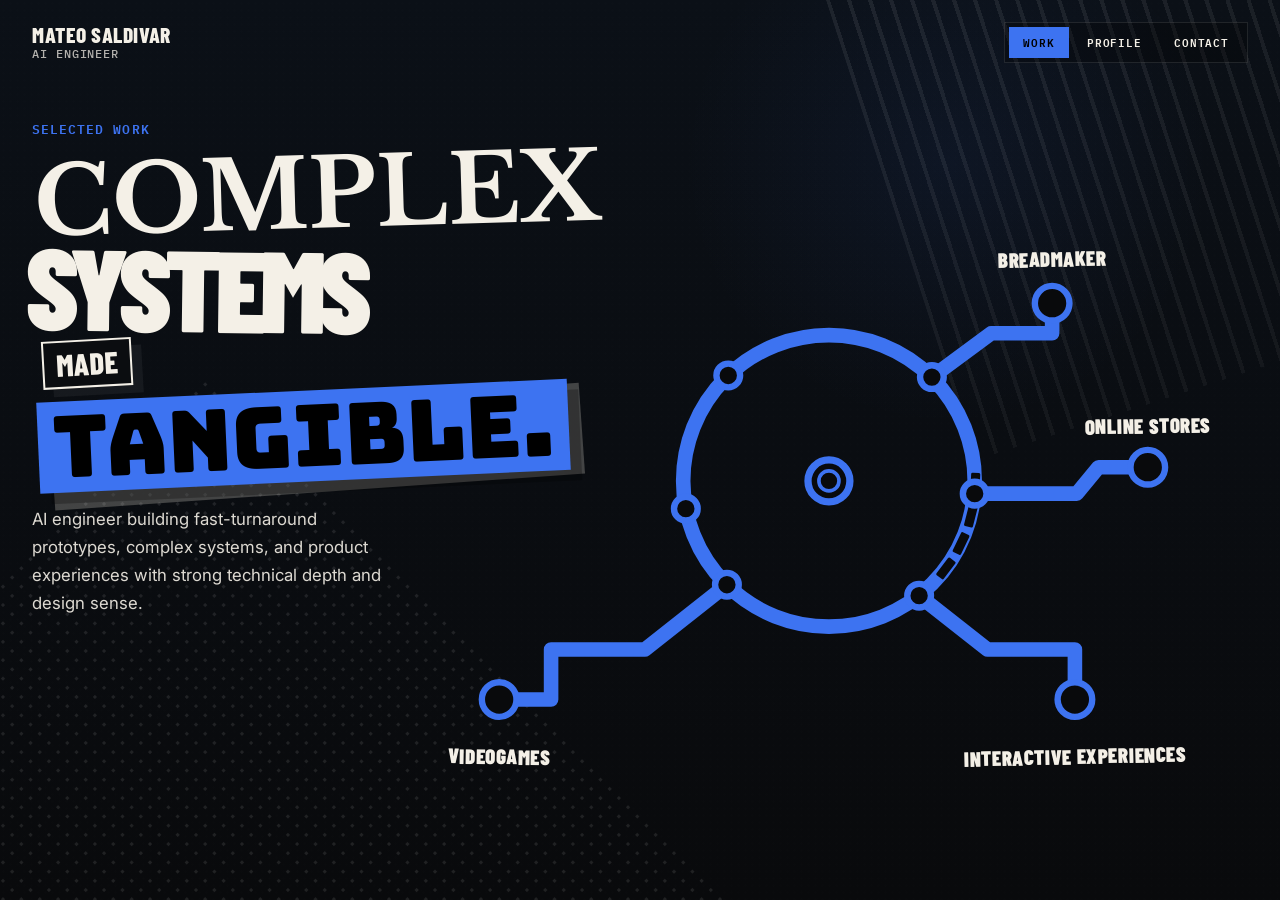
==== index.html @ 892c2a19 "Initial portfolio site" ====
<!doctype html>
<html lang="en">
<head>
  <meta charset="utf-8" />
  <meta name="viewport" content="width=device-width, initial-scale=1" />
  <meta name="theme-color" content="#090a0c" />
  <meta name="description" content="Mateo Saldivar — AI engineer portfolio." />
  <link rel="canonical" href="https://pentaenix.github.io/prototypes/" />
  <meta property="og:url" content="https://pentaenix.github.io/prototypes/" />
  <title>Mateo Saldivar — AI Engineer</title>
  <link rel="preconnect" href="https://fonts.googleapis.com">
  <link rel="preconnect" href="https://fonts.gstatic.com" crossorigin>
  <link href="https://fonts.googleapis.com/css2?family=Barlow+Condensed:wght@700;800;900&family=Bungee&family=IBM+Plex+Mono:wght@400;500;600&family=Inter:wght@400;500;600;700&family=Libre+Baskerville:wght@700&display=swap" rel="stylesheet">
  <link rel="stylesheet" href="./styles.css" />
</head>
<body>
  <main class="shell" id="shell" data-mode="home">
    <div class="background" aria-hidden="true">
      <div class="background__plane"></div>
      <div class="background__grain"></div>
      
      <div class="background__dots"></div>
      <div class="background__lines"></div>
    </div>

    <header class="topbar">
      <a class="brand" href="#" aria-label="Mateo Saldivar home">
        <span class="brand__name">MATEO SALDIVAR</span>
        <span class="brand__role">AI ENGINEER</span>
      </a>
      <nav class="nav" aria-label="Primary">
        <span class="nav__item is-active">WORK</span>
        <span class="nav__item">PROFILE</span>
        <span class="nav__item">CONTACT</span>
      </nav>
    </header>

    <section class="hero">
      <div class="hero__copy">
        <p class="eyebrow">SELECTED WORK</p>
        <h1 class="hero-title" aria-label="Complex systems made tangible.">
          <span class="hero-title__serif">COMPLEX</span>
          <span class="hero-title__block">SYSTEMS</span>
          <span class="hero-title__made">MADE</span>
          <span class="hero-title__accent-wrap"><span class="hero-title__accent-shadow" aria-hidden="true"></span><span class="hero-title__accent">TANGIBLE.</span></span>
        </h1>
        <p class="hero__lede">AI engineer building fast-turnaround prototypes, complex systems, and product experiences with strong technical depth and design sense.</p>
      </div>

      <section class="workbench" id="work-map" aria-label="Portfolio metro map">
        <div class="map-stage" id="map-stage">
          <svg class="metro-map__svg" viewBox="0 0 1000 760" aria-hidden="true">
            <g id="metro-base"></g>
            <g id="metro-selection"></g>
            <g id="metro-train-layer"></g>
            <g id="metro-masks"></g>
            <g id="metro-rings"></g>
            <g id="metro-labels"></g>
          </svg>
          <div class="metro-map__hotspots" id="metro-hotspots"></div>
          <div class="metro-tooltip" id="metro-tooltip" aria-hidden="true">
            <span class="metro-tooltip__title" id="tooltip-title"></span>
            <span class="metro-tooltip__subtitle" id="tooltip-subtitle"></span>
          </div>

          <aside class="preview-panel" id="preview-panel" aria-hidden="true">
            <div class="preview-panel__paper preview-panel__paper--back" aria-hidden="true"></div>
            <div class="preview-panel__paper preview-panel__paper--front" aria-hidden="true"></div>
            <button class="preview-panel__close" id="preview-close" type="button" aria-label="Close preview">×</button>
            <span class="preview-panel__kicker" id="preview-kicker"></span>
            <h2 class="preview-panel__title" id="preview-title"></h2>
            <div class="preview-panel__image" id="preview-image"></div>
            <p class="preview-panel__description" id="preview-description"></p>
            <button class="preview-panel__enter" id="preview-enter" type="button">
              <span>ENTER SECTION</span><span aria-hidden="true">↗</span>
            </button>
          </aside>
        </div>
      </section>
    </section>
  </main>

  <section class="detail-view" id="detail-view" aria-hidden="true">
    <button class="detail-view__return" id="return-detail" type="button"><span aria-hidden="true">↙</span><span>RETURN TO MAP</span></button>
    <div class="detail-view__body">
      <p class="eyebrow">SECTION</p>
      <h2 id="detail-title"></h2>
      <p class="detail-view__statement" id="detail-statement"></p>
      <div class="detail-view__gallery" id="detail-gallery"></div>
    </div>
  </section>

  <div class="strike" id="strike" aria-hidden="true">
    <div class="strike__fill"></div>
    <div class="strike__block strike__block--top"></div>
    <div class="strike__block strike__block--bottom"></div>
    <div class="strike__block strike__block--top-accent"></div>
    <div class="strike__block strike__block--bottom-accent"></div>
    <div class="strike__title" id="strike-title"></div>
  </div>

  <script src="./app.js" defer></script>
</body>
</html>
---- styles.css ----
:root {
  --bg: #090a0c;
  --paper: #f4f0e7;
  --muted: rgba(244,240,231,.72);
  --signal: #3d73f1;
  --edge: rgba(255,255,255,.1);
  --display: 'Barlow Condensed', Impact, sans-serif;
  --serif: 'Libre Baskerville', Georgia, serif;
  --body: 'Inter', system-ui, sans-serif;
  --mono: 'IBM Plex Mono', monospace;
  --accent: 'Bungee', 'Barlow Condensed', sans-serif;
  --ease: cubic-bezier(.22,.76,.18,1);
  --impact: cubic-bezier(.2,.9,.12,1);
  color-scheme: dark;
}

* { box-sizing: border-box; }
html, body { width: 100%; height: 100%; margin: 0; overflow: hidden; background: var(--bg); color: var(--paper); font-family: var(--body); }
a { color: inherit; text-decoration: none; }
button { font: inherit; }

.shell { position: relative; min-height: 100vh; overflow: hidden; isolation: isolate; }
.background { position: absolute; inset: 0; pointer-events: none; }
.background__plane {
  position: absolute; inset: 0;
  background:
    radial-gradient(circle at 74% 18%, rgba(61,115,241,.07), transparent 22%),
    linear-gradient(180deg, #0b1017 0%, #090a0c 100%);
}
.background__grain {
  position: absolute; inset: 0;
  background-image: radial-gradient(rgba(255,255,255,.06) 1.25px, transparent 1.25px);
  background-size: 7px 7px;
  opacity: .08;
}
.background__dots {
  position: absolute; left: -13vw; bottom: -29vw;
  width: min(58vw, 790px); height: min(58vw, 790px);
  transform: rotate(45deg);
  opacity: .22;
  background-image: radial-gradient(rgba(255,255,255,.42) 1.55px, transparent 1.55px);
  background-size: 13px 13px;
}
.background__lines {
  position: absolute; right: -14vw; top: -16vw;
  width: min(46vw, 620px); height: min(46vw, 620px);
  transform: rotate(-18deg);
  opacity: .2;
  background: repeating-linear-gradient(90deg, rgba(255,255,255,.44) 0 4px, transparent 4px 20px);
  mask-image: linear-gradient(180deg, rgba(0,0,0,.95), rgba(0,0,0,.5));
}

.topbar {
  position: relative; z-index: 10;
  display: flex; justify-content: space-between; align-items: center;
  padding: 22px 32px;
}
.brand { display: grid; gap: 4px; }
.brand__name { font: 800 1.34rem/.85 var(--display); letter-spacing: .03em; }
.brand__role { font: 500 .72rem/1 var(--mono); letter-spacing: .08em; color: var(--muted); }
.nav { display: inline-flex; gap: 4px; border: 1px solid var(--edge); background: rgba(0,0,0,.28); padding: 4px; }
.nav__item { padding: 10px 14px; font: 600 .68rem/1 var(--mono); letter-spacing: .08em; }
.nav__item.is-active { background: var(--signal); color: #000; }

.hero {
  position: relative; z-index: 1;
  max-width: 1580px; height: calc(100vh - 88px); margin: 0 auto;
  padding: 18px 32px 28px;
  display: grid; grid-template-columns: minmax(360px,450px) minmax(0,1fr);
  gap: 0; align-items: center;
}
.hero__copy { position: relative; z-index: 5; align-self: start; padding-top: 20px; }
.eyebrow { margin: 0 0 16px; color: var(--signal); font: 600 .82rem/1 var(--mono); letter-spacing: .08em; }
.hero-title { display: grid; gap: 2px; margin: 0; text-transform: uppercase; }
.hero-title__serif { font: 700 clamp(3.4rem,7.4vw,6rem)/.92 var(--serif); transform: rotate(-1.7deg) translateX(2px); }
.hero-title__block { font: 900 clamp(4.4rem,9.4vw,7.2rem)/.82 var(--display); letter-spacing: -.055em; transform: rotate(.7deg) translateX(-6px); }
.hero-title__made {
  justify-self: start; padding: 7px 12px 6px;
  border: 2px solid var(--paper); background: #0b0d10;
  font: 800 clamp(1.3rem,2.4vw,1.92rem)/1 var(--display);
  transform: rotate(-3.2deg) translate(10px,2px);
  box-shadow: 10px 8px 0 rgba(255,255,255,.05);
}
.hero-title__accent-wrap {
  position: relative; justify-self: start; display: inline-grid;
  margin-top: 4px; transform: rotate(-2.6deg) translateX(6px);
  isolation: isolate;
}
.hero-title__accent-shadow {
  position: absolute; inset: 0;
  background: rgba(244,240,231,.24);
  transform: translate(13px,11px) rotate(-1.4deg);
  z-index: 0;
  pointer-events: none;
}
.hero-title__accent {
  position: relative; z-index: 1;
  display: block; padding: .08em .17em .06em;
  background: var(--signal); color: #000;
  font: 400 clamp(3.15rem,7.1vw,5.35rem)/.92 var(--accent);
  box-shadow: 11px 11px 0 rgba(0,0,0,.26);
}
.hero__lede { max-width: 32ch; margin: 24px 0 0; color: rgba(244,240,231,.9); font-size: 1.05rem; line-height: 1.66; }

.workbench {
  position: relative; height: min(86vh,840px);
  display: flex; align-items: center; justify-content: center;
  margin-left: -145px;
}
.map-stage { position: relative; width: min(100%,1130px); height: min(86vh,840px); }
.metro-map__svg { display: block; width: 100%; height: 100%; overflow: visible; }
.metro-map__hotspots { position: absolute; inset: 0; pointer-events: none; }

.metro-loop, .metro-branch {
  fill: none; stroke: var(--signal); stroke-width: 16;
  stroke-linecap: round; stroke-linejoin: round;
}
.selection-path {
  fill: none; stroke: var(--signal); stroke-width: 18;
  stroke-linecap: round; stroke-linejoin: round;
  filter: drop-shadow(0 0 7px rgba(61,115,241,.22));
}
.station-mask, .node-mask, .hub-mask { fill: var(--bg); }
.station-ring, .node-ring, .hub-ring, .hub-inner-ring { fill: none; stroke: var(--signal); }
.station-ring, .node-ring { stroke-width: 7; }
.hub-ring { stroke-width: 8; }
.hub-inner-ring { stroke-width: 4; }
.station-node.is-selected .station-ring { stroke-width: 9; }
.station-hit-svg { fill: transparent; stroke: none; cursor: pointer; pointer-events: all; outline: none; }
.station-hit-svg:focus-visible { stroke: rgba(255,255,255,.65); stroke-width: 2; }
.metro-label { overflow: visible; pointer-events: none; }
.metro-label-html {
  width: 100%; height: 100%;
  display: flex; align-items: center; justify-content: center;
  color: var(--paper);
  font-family: var(--display); font-weight: 900;
  letter-spacing: .025em; font-size: 23px;
  line-height: .95;
  white-space: nowrap;
}
.metro-label.is-selected .metro-label-html,
.metro-label.is-hover .metro-label-html { color: var(--paper); }
.label-char { display: inline-block; transform-origin: 50% 100%; }
.metro-label.is-arriving .label-char {
  animation: labelHop .26s cubic-bezier(.2,.8,.2,1) both;
  animation-delay: calc(var(--i) * 18ms);
}
@keyframes labelHop {
  0%,100% { transform: translateY(0) scaleY(1); }
  42% { transform: translateY(-10px) scaleY(1.04); }
  68% { transform: translateY(1px) scaleY(.98); }
}
.train-car { fill: #090a0c; }
.train-car--lead { width: 28px; }

.metro-tooltip {
  position: absolute; z-index: 8;
  min-width: 190px; max-width: 230px;
  padding: 10px 12px;
  border: 1px solid rgba(61,115,241,.48);
  background: rgba(9,10,12,.96);
  opacity: 0; pointer-events: none;
  transform: translate(-50%,-50%) scale(.96);
  transition: opacity .16s ease, transform .16s ease;
}
.metro-tooltip.is-visible { opacity: 1; transform: translate(-50%,-50%) scale(1); }
.metro-tooltip[data-side='top'] { margin-top: -58px; }
.metro-tooltip[data-side='bottom'] { margin-top: 58px; }
.metro-tooltip__title { display: block; font: 800 .92rem/1 var(--display); letter-spacing: .04em; }
.metro-tooltip__subtitle { display: block; margin-top: 6px; color: rgba(244,240,231,.7); font: 500 .72rem/1.3 var(--body); }

.preview-panel[hidden] { display: none !important; }
.preview-panel {
  position: absolute; right: 18px; bottom: 10px; z-index: 12;
  width: min(390px,43%); padding: 18px 22px 20px;
  background: var(--paper); color: #090a0c;
  clip-path: polygon(5% 0,100% 0,100% 86%,96% 100%,4% 100%,0 86%,0 0);
  box-shadow: 16px 16px 0 rgba(0,0,0,.35);
  transform: translate(125%,125%) rotate(-7deg);
  pointer-events: none;
  transition: transform .54s var(--impact);
}
.workbench.has-preview .preview-panel {
  transform: translate(0,0) rotate(-3.6deg);
  pointer-events: auto;
}
.preview-panel__paper { position: absolute; pointer-events: none; }
.preview-panel__paper--back {
  left: -18px; right: 18px; top: 18px; bottom: -18px;
  background: rgba(61,115,241,.94);
  clip-path: polygon(5% 0,100% 0,100% 87%,96% 100%,4% 100%,0 87%,0 0);
  z-index: -2; transform: rotate(.5deg);
}
.preview-panel__paper--front {
  left: 12px; right: -12px; top: -12px; height: 18px;
  background: #0b0d10; transform: rotate(4deg); z-index: -1;
}
.preview-panel__close {
  position: absolute; right: 12px; top: 12px;
  width: 34px; height: 34px; padding: 0;
  border: 2px solid #000; border-radius: 999px;
  background: rgba(255,255,255,.72); color: #000;
  font: 800 1.05rem/1 var(--display); cursor: pointer;
  transform: rotate(12deg);
  transition: transform .16s ease, background .16s ease, color .16s ease;
}
.preview-panel__close:hover { background: #000; color: #fff; transform: rotate(-8deg) scale(1.05); }
.preview-panel__kicker {
  display: inline-block; padding: 6px 9px;
  border: 2px solid #000; background: #fff; color: #000;
  font: 700 .66rem/1 var(--mono); letter-spacing: .08em;
}
.preview-panel__title { margin: 14px 0 0; font: 400 clamp(2.15rem,3vw,2.8rem)/.88 var(--accent); transform: rotate(-1.7deg) translateX(-2px); }
.preview-panel__image { margin-top: 16px; overflow: hidden; background: transparent; }
.preview-visual {
  width: 100%; aspect-ratio: 16/9;
  border: 0; background: transparent;
  overflow: hidden;
}
.preview-visual img, .preview-visual video {
  display: block; width: 100%; height: 100%;
  object-fit: cover; object-position: center center;
  background: transparent; border: 0; outline: 0;
}

.preview-visual--placeholder { display: grid; place-content: center; gap: 14px; padding: 18px; text-align: center; }
.preview-visual__badge { justify-self: center; display: inline-flex; padding: 5px 7px; background: var(--signal); font: 700 .58rem/1 var(--mono); letter-spacing: .08em; }
.preview-visual--placeholder strong { font: 800 .9rem/1.3 var(--mono); max-width: 24ch; }
.preview-panel__description { margin: 16px 0 0; line-height: 1.5; color: rgba(0,0,0,.78); }
.preview-panel__enter {
  position: relative; display: flex; align-items: center; justify-content: space-between;
  overflow: hidden; width: 100%; margin-top: 16px; padding: 14px 16px;
  border: 2px solid #000; background: #fff; color: #000;
  font: 700 .76rem/1 var(--mono); letter-spacing: .08em; cursor: pointer;
}
.preview-panel__enter::before {
  content: ''; position: absolute; inset: 0 auto 0 0;
  width: 0; background: #000; transition: width .3s var(--ease); z-index: 0;
}
.preview-panel__enter span { position: relative; z-index: 1; }
.preview-panel__enter:hover { color: #fff; }
.preview-panel__enter:hover::before { width: 100%; }

.detail-view {
  position: fixed; inset: 0; z-index: 60;
  background: rgba(9,10,12,.98);
  opacity: 0; visibility: hidden; pointer-events: none;
}
.detail-view.is-open { opacity: 1; visibility: visible; pointer-events: auto; }
.detail-view__return {
  position: absolute; left: 30px; top: 26px; z-index: 3;
  border: 1px solid var(--edge); background: #11151b; color: var(--paper);
  padding: 10px 12px; font: 600 .7rem/1 var(--mono); letter-spacing: .06em; cursor: pointer;
}
.detail-view__body {
  width: min(1380px,100%); height: 100%; overflow: auto; margin: auto;
  padding: 110px 44px 44px;
  display: grid; grid-template-columns: minmax(260px,.44fr) minmax(0,1fr); gap: 26px;
}
.detail-view h2 { margin: 0; font: 400 clamp(3rem,6vw,5rem)/.88 var(--accent); }
.detail-view__statement { margin: 0; max-width: 42ch; color: rgba(244,240,231,.82); line-height: 1.6; }
.detail-view__gallery { grid-column: 1/-1; display: grid; grid-template-columns: repeat(2,minmax(0,1fr)); gap: 14px; }
.asset-link { display: block; }
.asset-card {
  position: relative; overflow: hidden; min-height: 118px;
  border: 2px solid #000; background: #fff; color: #000;
}
.asset-media { width: 100%; aspect-ratio: 16/9; overflow: hidden; background: #fff; }
.asset-media img, .asset-media video { display: block; width: 100%; height: 100%; object-fit: cover; object-position: center; }
.asset-card figcaption { display: flex; align-items: center; gap: 10px; padding: 10px 12px; }
.asset-card__badge { display: inline-flex; padding: 5px 7px; background: var(--signal); font: 700 .6rem/1 var(--mono); letter-spacing: .07em; }
.asset-card figcaption span:nth-child(2), .asset-card strong { font: 700 .74rem/1.3 var(--mono); }
.asset-card__open { margin-left: auto; font: 700 .64rem/1 var(--mono); }
.asset-card--placeholder { display: grid; place-content: center; gap: 10px; padding: 28px 16px; text-align: center; }

.strike {
  position: fixed;
  inset: 0;
  z-index: 200;
  pointer-events: none;
  visibility: hidden;
  overflow: hidden;
}
.strike.is-active { visibility: visible; }
.strike__fill {
  position: absolute;
  inset: 0;
  background: var(--signal);
  opacity: 0;
}
/*
  Transition bands are real oversized rectangles. JavaScript sizes and angles
  them from the actual viewport diagonal before every transition, so ultrawide,
  standard and portrait screens all preserve the same corner-to-corner sweep.
*/
.strike__block {
  position: absolute;
  background: var(--signal);
  opacity: 1;
  will-change: transform;
  backface-visibility: hidden;
  transform-origin: 50% 50%;
}
.strike__title {
  position: absolute;
  left: 50%;
  top: 50%;
  transform: translate(-50%,-50%) scale(.96);
  opacity: 0;
  color: #000;
  white-space: nowrap;
  font: 900 clamp(2.8rem,7vw,6.2rem)/1 var(--display);
  letter-spacing: -.04em;
}

@media (max-width: 1100px) {
  .hero { grid-template-columns: 350px minmax(0,1fr); padding-inline: 18px; }
  .workbench { margin-left: -100px; }
  .preview-panel { width: min(360px,46%); }
}

@media (max-width: 920px) {
  .topbar { padding: 12px 14px; }
  .brand__role { display: none; }
  .nav__item { padding: 8px 10px; font-size: .6rem; }
  .hero {
    height: calc(100svh - 62px);
    padding: 6px 14px 10px;
    grid-template-columns: 1fr;
    grid-template-rows: auto minmax(0,1fr);
    gap: 4px;
    align-items: stretch;
  }
  .hero__copy { max-width: 430px; padding-top: 0; }
  .eyebrow { margin-bottom: 8px; font-size: .68rem; }
  .hero-title__serif { font-size: clamp(2.2rem,11vw,3.3rem); }
  .hero-title__block { font-size: clamp(3rem,15vw,4.5rem); }
  .hero-title__made { font-size: 1rem; padding: 5px 8px 4px; }
  .hero-title__accent { font-size: clamp(2.2rem,12vw,3.5rem); }
  .hero__lede { max-width: 35ch; margin-top: 10px; font-size: .84rem; line-height: 1.4; }
  .workbench { margin-left: 0; width: 100%; height: 100%; min-height: 0; }
  .map-stage { width: 100%; height: 100%; min-height: 0; }
  .metro-map__svg { width: 100%; height: 100%; }
  .metro-label-html { font-size: 21px; }
  .preview-panel { width: min(340px,88vw); right: 3vw; bottom: 2vh; }
  .preview-panel__description { font-size: .88rem; }
}

@media (max-width: 560px) {
  .nav__item { padding: 7px 8px; font-size: .54rem; }
  .brand__name { font-size: 1.08rem; }
  .hero-title__serif { font-size: 2.25rem; }
  .hero-title__block { font-size: 3.1rem; }
  .hero-title__accent { font-size: 2.45rem; }
  .hero__lede { font-size: .8rem; }
  .metro-label-html { font-size: 20px; }
  .preview-panel { width: min(320px,90vw); padding: 15px 18px 17px; }
  .preview-panel__title { font-size: 2.1rem; }
  .detail-view__body { grid-template-columns: 1fr; padding: 92px 16px 28px; }
  .detail-view__gallery { grid-template-columns: 1fr; }
}

@media (prefers-reduced-motion: reduce) {
  *, *::before, *::after { animation-duration: .001ms !important; transition-duration: .001ms !important; scroll-behavior: auto !important; }
}
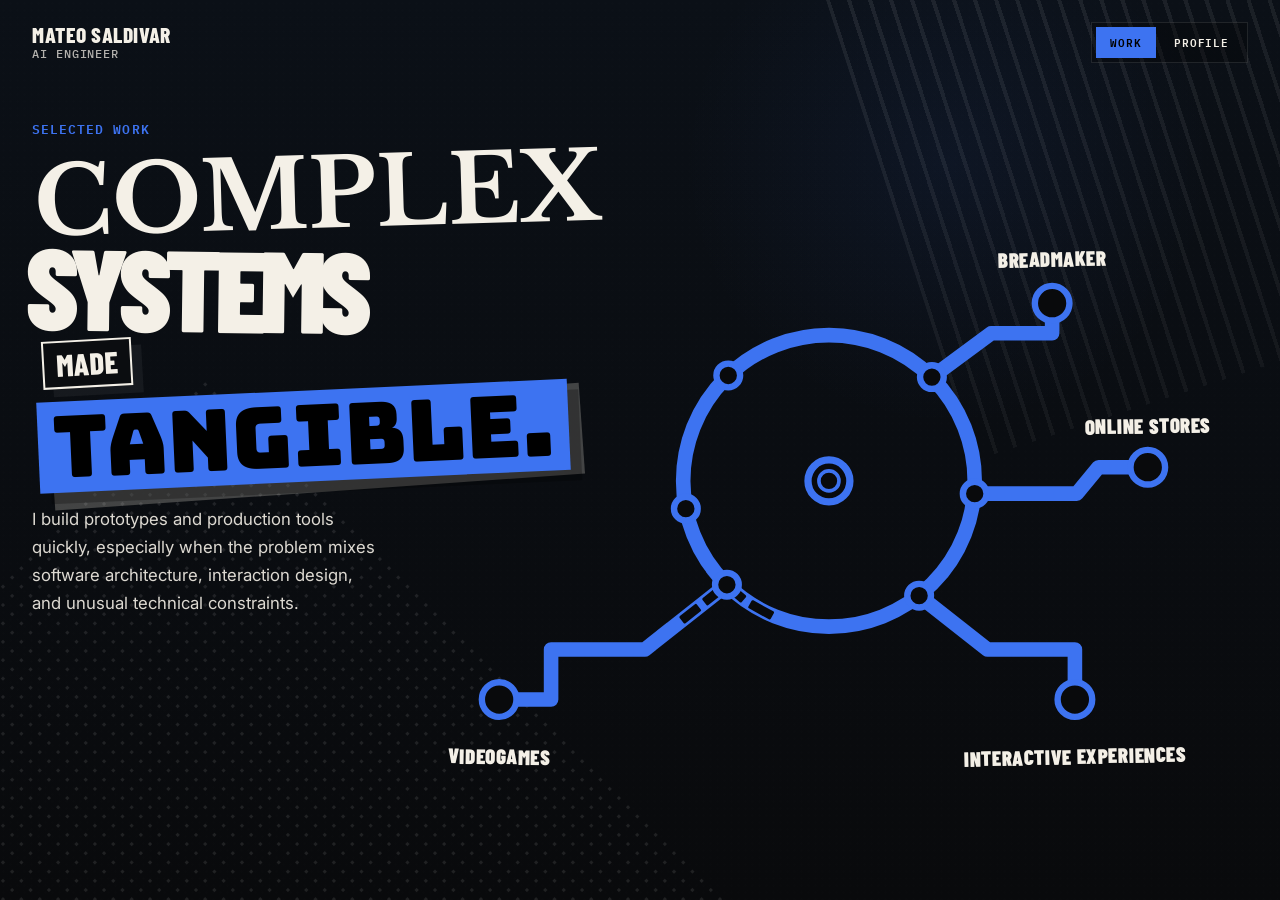
==== commit 9a79a0af: "setup" ====
--- a/index.html
+++ b/index.html
@@ -29,9 +29,8 @@
         <span class="brand__role">AI ENGINEER</span>
       </a>
       <nav class="nav" aria-label="Primary">
-        <span class="nav__item is-active">WORK</span>
-        <span class="nav__item">PROFILE</span>
-        <span class="nav__item">CONTACT</span>
+        <button class="nav__item is-active" id="nav-work" type="button">WORK</button>
+        <button class="nav__item" id="nav-profile" type="button" aria-expanded="false" aria-controls="profile-panel">PROFILE</button>
       </nav>
     </header>
 
@@ -44,7 +43,7 @@
           <span class="hero-title__made">MADE</span>
           <span class="hero-title__accent-wrap"><span class="hero-title__accent-shadow" aria-hidden="true"></span><span class="hero-title__accent">TANGIBLE.</span></span>
         </h1>
-        <p class="hero__lede">AI engineer building fast-turnaround prototypes, complex systems, and product experiences with strong technical depth and design sense.</p>
+        <p class="hero__lede">I build prototypes and production tools quickly, especially when the problem mixes software architecture, interaction design, and unusual technical constraints.</p>
       </div>
 
       <section class="workbench" id="work-map" aria-label="Portfolio metro map">
@@ -80,6 +79,30 @@
     </section>
   </main>
 
+  <div class="profile-overlay" id="profile-overlay" aria-hidden="true">
+    <button class="profile-overlay__backdrop" id="profile-backdrop" type="button" aria-label="Close profile"></button>
+    <aside class="profile-panel" id="profile-panel" role="dialog" aria-modal="true" aria-labelledby="profile-title">
+      <div class="profile-panel__shadow" aria-hidden="true"></div>
+      <div class="profile-panel__paper">
+        <button class="profile-panel__close" id="profile-close" type="button" aria-label="Close profile">×</button>
+        <p class="profile-panel__kicker">PROFILE</p>
+        <h2 id="profile-title">MATEO<br><span>SALDIVAR</span></h2>
+        <p class="profile-panel__role">AI ENGINEER / INTERACTIVE SYSTEMS</p>
+        <p class="profile-panel__intro">I build working prototypes, internal tools, AI workflows, and interactive systems. I work directly in code, taking ambiguous problems from definition through implementation, iteration, and rollout.</p>
+        <p class="profile-panel__intro">My background spans infrastructure and developer tooling, AI training and evaluation systems, gameplay AI, editor tools, web products, and game prototypes across Python, TypeScript, C#, C++, Unity, Unreal, and cloud platforms.</p>
+        <div class="profile-panel__proof">
+          <span>GAME AI UNCOVERED</span>
+          <strong>CONTRIBUTING AUTHOR · VOLUMES 4, 5 &amp; 6</strong>
+          <small>Utility AI · LLM-driven NPC behavior · believable animal behavior</small>
+        </div>
+        <div class="profile-panel__links">
+          <a href="https://github.com/pentaenix" target="_blank" rel="noreferrer">GITHUB <span aria-hidden="true">↗</span></a>
+          <a href="https://zirodev.itch.io/" target="_blank" rel="noreferrer">ITCH.IO <span aria-hidden="true">↗</span></a>
+        </div>
+      </div>
+    </aside>
+  </div>
+
   <section class="detail-view" id="detail-view" aria-hidden="true">
     <button class="detail-view__return" id="return-detail" type="button"><span aria-hidden="true">↙</span><span>RETURN TO MAP</span></button>
     <div class="detail-view__body">
--- a/styles.css
+++ b/styles.css
@@ -3,6 +3,8 @@
   --paper: #f4f0e7;
   --muted: rgba(244,240,231,.72);
   --signal: #3d73f1;
+  --transition: #000000;
+  --transition-text: #ffffff;
   --edge: rgba(255,255,255,.1);
   --display: 'Barlow Condensed', Impact, sans-serif;
   --serif: 'Libre Baskerville', Georgia, serif;
@@ -59,7 +61,8 @@
 .brand__name { font: 800 1.34rem/.85 var(--display); letter-spacing: .03em; }
 .brand__role { font: 500 .72rem/1 var(--mono); letter-spacing: .08em; color: var(--muted); }
 .nav { display: inline-flex; gap: 4px; border: 1px solid var(--edge); background: rgba(0,0,0,.28); padding: 4px; }
-.nav__item { padding: 10px 14px; font: 600 .68rem/1 var(--mono); letter-spacing: .08em; }
+.nav__item { padding: 10px 14px; border: 0; background: transparent; color: var(--paper); font: 600 .68rem/1 var(--mono); letter-spacing: .08em; cursor: pointer; }
+.nav__item:hover { background: rgba(255,255,255,.07); }
 .nav__item.is-active { background: var(--signal); color: #000; }
 
 .hero {
@@ -241,6 +244,31 @@
 .preview-panel__enter:hover { color: #fff; }
 .preview-panel__enter:hover::before { width: 100%; }
 
+
+/* Profile overlay: same physical paper/slab language as project tickets. */
+.profile-overlay { position: fixed; inset: 0; z-index: 90; visibility: hidden; pointer-events: none; }
+.profile-overlay.is-open { visibility: visible; pointer-events: auto; }
+.profile-overlay__backdrop { position: absolute; inset: 0; border: 0; background: rgba(0,0,0,.62); opacity: 0; cursor: default; transition: opacity .18s ease; }
+.profile-overlay.is-open .profile-overlay__backdrop { opacity: 1; }
+.profile-panel { position: absolute; right: clamp(20px,4vw,70px); top: 50%; width: min(560px,88vw); transform: translate(120%, -50%) rotate(4deg); transition: transform .42s var(--impact); }
+.profile-overlay.is-open .profile-panel { transform: translate(0,-50%) rotate(-1.8deg); }
+.profile-panel__shadow { position: absolute; inset: 16px -16px -16px 16px; background: var(--signal); clip-path: polygon(4% 0,100% 0,100% 91%,95% 100%,0 100%,0 7%); transform: rotate(1.8deg); }
+.profile-panel__paper { position: relative; padding: 30px 34px 32px; background: var(--paper); color: #090a0c; clip-path: polygon(4% 0,100% 0,100% 91%,95% 100%,0 100%,0 7%); box-shadow: 18px 20px 0 rgba(0,0,0,.3); }
+.profile-panel__close { position: absolute; right: 18px; top: 18px; width: 38px; height: 38px; border: 2px solid #090a0c; border-radius: 999px; background: transparent; color: #090a0c; font: 800 1.15rem/1 var(--display); cursor: pointer; transform: rotate(9deg); }
+.profile-panel__close:hover { background: #090a0c; color: var(--paper); transform: rotate(-8deg) scale(1.05); }
+.profile-panel__kicker { display: inline-block; margin: 0; padding: 6px 9px; background: #090a0c; color: var(--paper); font: 700 .68rem/1 var(--mono); letter-spacing: .1em; }
+.profile-panel h2 { margin: 18px 0 0; font: 900 clamp(3.4rem,6vw,5.6rem)/.72 var(--display); letter-spacing: -.045em; text-transform: uppercase; transform: rotate(-1.2deg); }
+.profile-panel h2 span { color: var(--signal); }
+.profile-panel__role { margin: 22px 0 0; font: 700 .78rem/1.2 var(--mono); letter-spacing: .07em; }
+.profile-panel__intro { margin: 15px 0 0; max-width: 54ch; font-size: .98rem; line-height: 1.55; color: rgba(9,10,12,.82); }
+.profile-panel__proof { margin-top: 22px; padding: 14px 16px 15px; border: 2px solid #090a0c; background: #fff; transform: rotate(.5deg); }
+.profile-panel__proof span { display: block; font: 700 .62rem/1 var(--mono); letter-spacing: .08em; }
+.profile-panel__proof strong { display: block; margin-top: 7px; font: 900 1.18rem/.95 var(--display); letter-spacing: .015em; }
+.profile-panel__proof small { display: block; margin-top: 8px; font: 500 .7rem/1.4 var(--mono); }
+.profile-panel__links { display: grid; grid-template-columns: 1fr 1fr; gap: 10px; margin-top: 18px; }
+.profile-panel__links a { display: flex; justify-content: space-between; align-items: center; padding: 13px 14px; border: 2px solid #090a0c; background: #090a0c; color: #fff; font: 700 .72rem/1 var(--mono); letter-spacing: .08em; transition: transform .16s ease, background .16s ease, color .16s ease; }
+.profile-panel__links a:hover { background: var(--signal); color: #090a0c; transform: translateY(-2px); }
+
 .detail-view {
   position: fixed; inset: 0; z-index: 60;
   background: rgba(9,10,12,.98);
@@ -285,7 +313,7 @@
 .strike__fill {
   position: absolute;
   inset: 0;
-  background: var(--signal);
+  background: var(--transition);
   opacity: 0;
 }
 /*
@@ -295,7 +323,7 @@
 */
 .strike__block {
   position: absolute;
-  background: var(--signal);
+  background: var(--transition);
   opacity: 1;
   will-change: transform;
   backface-visibility: hidden;
@@ -307,7 +335,7 @@
   top: 50%;
   transform: translate(-50%,-50%) scale(.96);
   opacity: 0;
-  color: #000;
+  color: var(--transition-text);
   white-space: nowrap;
   font: 900 clamp(2.8rem,7vw,6.2rem)/1 var(--display);
   letter-spacing: -.04em;
@@ -363,3 +391,11 @@
 @media (prefers-reduced-motion: reduce) {
   *, *::before, *::after { animation-duration: .001ms !important; transition-duration: .001ms !important; scroll-behavior: auto !important; }
 }
+
+@media (max-width:700px){
+  .profile-panel{right:5vw;width:90vw;}
+  .profile-panel__paper{padding:24px 22px 24px;}
+  .profile-panel h2{font-size:clamp(3rem,16vw,4.7rem);}
+  .profile-panel__intro{font-size:.9rem;line-height:1.48;}
+  .profile-panel__links{grid-template-columns:1fr;}
+}
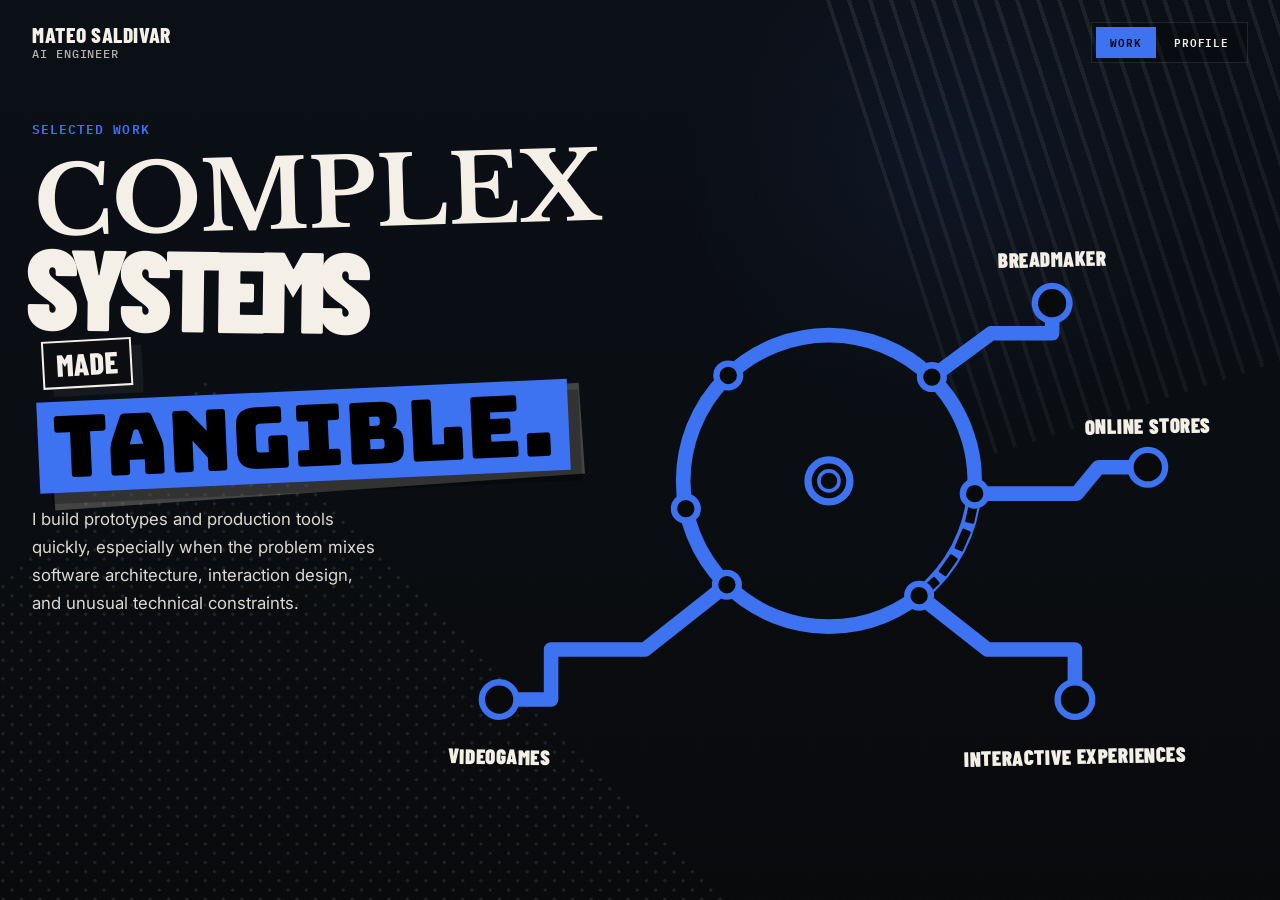
==== commit a0a22ddf: "Feat: Add project detail views and group media by project" ====
--- a/index.html
+++ b/index.html
@@ -113,6 +113,18 @@
     </div>
   </section>
 
+  <div class="project-overlay" id="project-overlay" aria-hidden="true">
+    <button class="project-overlay__backdrop" id="project-backdrop" type="button" aria-label="Close project"></button>
+    <article class="project-panel" role="dialog" aria-modal="true" aria-labelledby="project-title">
+      <button class="project-panel__close" id="project-close" type="button" aria-label="Close project">×</button>
+      <p class="project-panel__kicker" id="project-kicker"></p>
+      <h2 id="project-title"></h2>
+      <p class="project-panel__summary" id="project-summary"></p>
+      <div class="project-panel__media" id="project-media"></div>
+      <div class="project-panel__actions" id="project-actions"></div>
+    </article>
+  </div>
+
   <div class="strike" id="strike" aria-hidden="true">
     <div class="strike__fill"></div>
     <div class="strike__block strike__block--top"></div>
--- a/styles.css
+++ b/styles.css
@@ -195,19 +195,19 @@
   z-index: -2; transform: rotate(.5deg);
 }
 .preview-panel__paper--front {
-  left: 12px; right: -12px; top: -12px; height: 18px;
+  left: 12px; right: -12px; top: -14px; height: 18px;
   background: #0b0d10; transform: rotate(4deg); z-index: -1;
 }
 .preview-panel__close {
-  position: absolute; right: 12px; top: 12px;
-  width: 34px; height: 34px; padding: 0;
-  border: 2px solid #000; border-radius: 999px;
-  background: rgba(255,255,255,.72); color: #000;
-  font: 800 1.05rem/1 var(--display); cursor: pointer;
-  transform: rotate(12deg);
-  transition: transform .16s ease, background .16s ease, color .16s ease;
-}
-.preview-panel__close:hover { background: #000; color: #fff; transform: rotate(-8deg) scale(1.05); }
+  position: absolute; right: 14px; top: 11px; z-index: 2;
+  width: auto; height: auto; padding: 0;
+  border: 0; border-radius: 0;
+  background: transparent; color: #000;
+  font: 900 1.42rem/.9 var(--display); cursor: pointer;
+  transform: rotate(4deg);
+  transition: transform .14s ease;
+}
+.preview-panel__close:hover { background: transparent; color: #000; transform: rotate(-5deg) scale(1.08); }
 .preview-panel__kicker {
   display: inline-block; padding: 6px 9px;
   border: 2px solid #000; background: #fff; color: #000;
@@ -300,6 +300,56 @@
 .asset-card figcaption span:nth-child(2), .asset-card strong { font: 700 .74rem/1.3 var(--mono); }
 .asset-card__open { margin-left: auto; font: 700 .64rem/1 var(--mono); }
 .asset-card--placeholder { display: grid; place-content: center; gap: 10px; padding: 28px 16px; text-align: center; }
+
+/* Section pages are project indexes. Each card opens a focused project view. */
+.detail-view__gallery { grid-column: 1/-1; display: grid; grid-template-columns: repeat(2,minmax(0,1fr)); gap: 16px; }
+.project-card {
+  display: grid; grid-template-columns: minmax(0,1.05fr) minmax(220px,.95fr);
+  min-height: 250px; padding: 0; overflow: hidden;
+  border: 0; background: var(--paper); color: #090a0c;
+  text-align: left; cursor: pointer;
+  clip-path: polygon(0 0,97% 0,100% 8%,100% 100%,4% 100%,0 92%);
+  transition: transform .18s ease;
+}
+.project-card:hover { transform: translateY(-4px) rotate(-.35deg); }
+.project-card__media { min-height: 240px; overflow: hidden; background: #0c0d0f; }
+.project-card__media img, .project-card__media video { display: block; width: 100%; height: 100%; min-height: 240px; object-fit: cover; object-position: center; }
+.project-card__body { display: flex; flex-direction: column; padding: 22px 22px 20px; }
+.project-card__kicker { align-self: flex-start; padding: 5px 7px; background: var(--signal); color: #071126; font: 700 .6rem/1 var(--mono); letter-spacing: .08em; }
+.project-card h3 { margin: 15px 0 0; font: 900 clamp(1.7rem,3vw,2.5rem)/.9 var(--display); letter-spacing: -.02em; }
+.project-card p { margin: 14px 0 20px; font-size: .9rem; line-height: 1.5; color: rgba(9,10,12,.76); }
+.project-card__open { margin-top: auto; display: flex; align-items: center; justify-content: space-between; padding-top: 13px; border-top: 2px solid #090a0c; font: 700 .68rem/1 var(--mono); letter-spacing: .08em; }
+.project-card__open b { font-size: 1rem; }
+
+.project-overlay { position: fixed; inset: 0; z-index: 82; visibility: hidden; pointer-events: none; }
+.project-overlay.is-open { visibility: visible; pointer-events: auto; }
+.project-overlay__backdrop { position: absolute; inset: 0; border: 0; background: rgba(0,0,0,.76); opacity: 0; transition: opacity .16s ease; cursor: default; }
+.project-overlay.is-open .project-overlay__backdrop { opacity: 1; }
+.project-panel {
+  position: absolute; left: 50%; top: 50%; width: min(1120px,92vw); max-height: 88vh;
+  overflow: auto; padding: 32px 34px 36px;
+  background: var(--paper); color: #090a0c;
+  transform: translate(-50%,calc(-50% + 60px)) rotate(-1deg); opacity: 0;
+  clip-path: polygon(2% 0,100% 0,100% 95%,97% 100%,0 100%,0 5%);
+  box-shadow: 22px 24px 0 rgba(61,115,241,.78);
+  transition: transform .34s var(--impact), opacity .18s ease;
+}
+.project-overlay.is-open .project-panel { transform: translate(-50%,-50%) rotate(.15deg); opacity: 1; }
+.project-panel__close { position: absolute; right: 22px; top: 18px; border: 0; padding: 0; background: transparent; color: #000; font: 900 1.65rem/.9 var(--display); cursor: pointer; transform: rotate(4deg); }
+.project-panel__close:hover { transform: rotate(-5deg) scale(1.08); }
+.project-panel__kicker { display: inline-block; margin: 0; padding: 6px 9px; background: #090a0c; color: var(--paper); font: 700 .64rem/1 var(--mono); letter-spacing: .09em; }
+.project-panel h2 { margin: 18px 52px 0 0; font: 900 clamp(2.8rem,6vw,5.2rem)/.82 var(--display); letter-spacing: -.04em; }
+.project-panel__summary { max-width: 72ch; margin: 20px 0 0; font-size: 1rem; line-height: 1.62; color: rgba(9,10,12,.8); }
+.project-panel__media { display: grid; grid-template-columns: repeat(2,minmax(0,1fr)); gap: 14px; margin-top: 26px; }
+.project-media-item { margin: 0; min-width: 0; }
+.project-media-item:first-child:nth-last-child(3), .project-media-item:first-child:nth-last-child(3) ~ .project-media-item { }
+.project-media-item__frame { width: 100%; aspect-ratio: 16/9; overflow: hidden; background: #0a0a0a; }
+.project-media-item__frame img, .project-media-item__frame video { display: block; width: 100%; height: 100%; object-fit: cover; object-position: center; border: 0; }
+.project-media-item figcaption { padding: 9px 2px 0; font: 600 .68rem/1.35 var(--mono); color: rgba(9,10,12,.68); }
+.project-panel__actions { margin-top: 24px; }
+.project-panel__actions:empty { display: none; }
+.project-panel__actions a { display: inline-flex; align-items: center; gap: 24px; padding: 13px 15px; border: 2px solid #090a0c; background: #090a0c; color: #fff; font: 700 .72rem/1 var(--mono); letter-spacing: .08em; transition: background .16s ease,color .16s ease,transform .16s ease; }
+.project-panel__actions a:hover { background: var(--signal); color: #071126; transform: translateY(-2px); }
 
 .strike {
   position: fixed;
@@ -399,3 +449,12 @@
   .profile-panel__intro{font-size:.9rem;line-height:1.48;}
   .profile-panel__links{grid-template-columns:1fr;}
 }
+
+@media (max-width: 760px) {
+  .detail-view__gallery { grid-template-columns: 1fr; }
+  .project-card { grid-template-columns: 1fr; min-height: 0; }
+  .project-card__media, .project-card__media img, .project-card__media video { min-height: 190px; }
+  .project-panel { width: calc(100vw - 22px); max-height: 90svh; padding: 24px 18px 26px; }
+  .project-panel h2 { margin-right: 34px; }
+  .project-panel__media { grid-template-columns: 1fr; }
+}
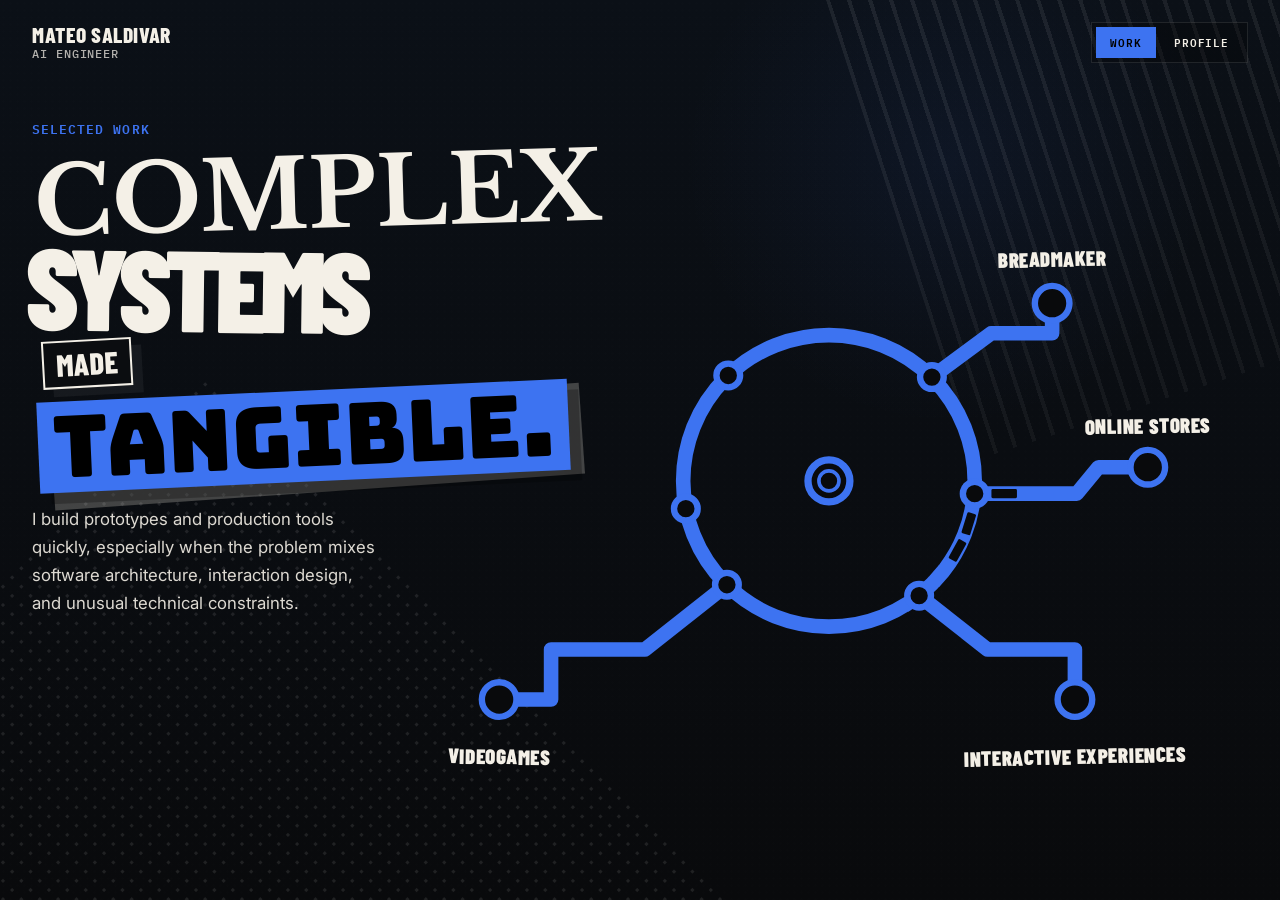
==== commit eebe3b1a: "refactor: align project modal with profile card styling" ====
--- a/index.html
+++ b/index.html
@@ -116,12 +116,15 @@
   <div class="project-overlay" id="project-overlay" aria-hidden="true">
     <button class="project-overlay__backdrop" id="project-backdrop" type="button" aria-label="Close project"></button>
     <article class="project-panel" role="dialog" aria-modal="true" aria-labelledby="project-title">
-      <button class="project-panel__close" id="project-close" type="button" aria-label="Close project">×</button>
-      <p class="project-panel__kicker" id="project-kicker"></p>
-      <h2 id="project-title"></h2>
-      <p class="project-panel__summary" id="project-summary"></p>
-      <div class="project-panel__media" id="project-media"></div>
-      <div class="project-panel__actions" id="project-actions"></div>
+      <div class="project-panel__shadow" aria-hidden="true"></div>
+      <div class="project-panel__paper">
+        <button class="project-panel__close" id="project-close" type="button" aria-label="Close project">×</button>
+        <p class="project-panel__kicker" id="project-kicker"></p>
+        <h2 id="project-title"></h2>
+        <p class="project-panel__summary" id="project-summary"></p>
+        <div class="project-panel__media" id="project-media"></div>
+        <div class="project-panel__actions" id="project-actions"></div>
+      </div>
     </article>
   </div>
 
--- a/styles.css
+++ b/styles.css
@@ -323,32 +323,81 @@
 
 .project-overlay { position: fixed; inset: 0; z-index: 82; visibility: hidden; pointer-events: none; }
 .project-overlay.is-open { visibility: visible; pointer-events: auto; }
-.project-overlay__backdrop { position: absolute; inset: 0; border: 0; background: rgba(0,0,0,.76); opacity: 0; transition: opacity .16s ease; cursor: default; }
+.project-overlay__backdrop {
+  position: absolute; inset: 0; border: 0; background: rgba(0,0,0,.64);
+  opacity: 0; transition: opacity .18s ease; cursor: default;
+}
 .project-overlay.is-open .project-overlay__backdrop { opacity: 1; }
 .project-panel {
-  position: absolute; left: 50%; top: 50%; width: min(1120px,92vw); max-height: 88vh;
-  overflow: auto; padding: 32px 34px 36px;
+  position: absolute; right: clamp(20px,4vw,70px); top: 50%;
+  width: min(900px,90vw); max-height: 90vh;
+  transform: translate(118%,-50%) rotate(4deg);
+  transition: transform .42s var(--impact);
+}
+.project-overlay.is-open .project-panel { transform: translate(0,-50%) rotate(-1.15deg); }
+.project-panel__shadow {
+  position: absolute; inset: 18px -18px -18px 18px;
+  background: var(--signal);
+  clip-path: polygon(4% 0,100% 0,100% 94%,96% 100%,0 100%,0 6%);
+  transform: rotate(1.35deg);
+}
+.project-panel__paper {
+  position: relative; max-height: 88vh; overflow: auto;
+  padding: 30px 34px 34px;
   background: var(--paper); color: #090a0c;
-  transform: translate(-50%,calc(-50% + 60px)) rotate(-1deg); opacity: 0;
-  clip-path: polygon(2% 0,100% 0,100% 95%,97% 100%,0 100%,0 5%);
-  box-shadow: 22px 24px 0 rgba(61,115,241,.78);
-  transition: transform .34s var(--impact), opacity .18s ease;
-}
-.project-overlay.is-open .project-panel { transform: translate(-50%,-50%) rotate(.15deg); opacity: 1; }
-.project-panel__close { position: absolute; right: 22px; top: 18px; border: 0; padding: 0; background: transparent; color: #000; font: 900 1.65rem/.9 var(--display); cursor: pointer; transform: rotate(4deg); }
-.project-panel__close:hover { transform: rotate(-5deg) scale(1.08); }
-.project-panel__kicker { display: inline-block; margin: 0; padding: 6px 9px; background: #090a0c; color: var(--paper); font: 700 .64rem/1 var(--mono); letter-spacing: .09em; }
-.project-panel h2 { margin: 18px 52px 0 0; font: 900 clamp(2.8rem,6vw,5.2rem)/.82 var(--display); letter-spacing: -.04em; }
-.project-panel__summary { max-width: 72ch; margin: 20px 0 0; font-size: 1rem; line-height: 1.62; color: rgba(9,10,12,.8); }
-.project-panel__media { display: grid; grid-template-columns: repeat(2,minmax(0,1fr)); gap: 14px; margin-top: 26px; }
+  clip-path: polygon(4% 0,100% 0,100% 94%,96% 100%,0 100%,0 6%);
+  box-shadow: 18px 20px 0 rgba(0,0,0,.3);
+  scrollbar-width: thin;
+}
+.project-panel__close {
+  position: absolute; right: 20px; top: 17px;
+  border: 0; padding: 0; background: transparent; color: #090a0c;
+  font: 900 1.65rem/.9 var(--display); cursor: pointer;
+  transform: rotate(6deg); transition: transform .16s ease;
+}
+.project-panel__close:hover { transform: rotate(-6deg) scale(1.1); }
+.project-panel__kicker {
+  display: inline-block; margin: 0; padding: 6px 9px;
+  background: #090a0c; color: var(--paper);
+  font: 700 .66rem/1 var(--mono); letter-spacing: .1em;
+}
+.project-panel h2 {
+  margin: 18px 58px 0 0;
+  font: 900 clamp(3rem,6vw,5.4rem)/.78 var(--display);
+  letter-spacing: -.045em; text-transform: uppercase;
+  transform: rotate(-.8deg); transform-origin: left center;
+}
+.project-panel__summary {
+  max-width: 68ch; margin: 20px 0 0;
+  font-size: .98rem; line-height: 1.56; color: rgba(9,10,12,.82);
+}
+.project-panel__media {
+  display: grid; grid-template-columns: repeat(2,minmax(0,1fr));
+  gap: 16px; margin-top: 24px;
+}
 .project-media-item { margin: 0; min-width: 0; }
-.project-media-item:first-child:nth-last-child(3), .project-media-item:first-child:nth-last-child(3) ~ .project-media-item { }
-.project-media-item__frame { width: 100%; aspect-ratio: 16/9; overflow: hidden; background: #0a0a0a; }
-.project-media-item__frame img, .project-media-item__frame video { display: block; width: 100%; height: 100%; object-fit: cover; object-position: center; border: 0; }
-.project-media-item figcaption { padding: 9px 2px 0; font: 600 .68rem/1.35 var(--mono); color: rgba(9,10,12,.68); }
-.project-panel__actions { margin-top: 24px; }
+.project-media-item__frame {
+  width: 100%; aspect-ratio: 16/9; overflow: hidden;
+  background: #090a0c;
+}
+.project-media-item__frame img,
+.project-media-item__frame video {
+  display: block; width: 100%; height: 100%;
+  object-fit: cover; object-position: center; border: 0;
+}
+.project-media-item figcaption {
+  padding: 8px 1px 0;
+  font: 600 .66rem/1.35 var(--mono); color: rgba(9,10,12,.66);
+}
+.project-panel__actions { margin-top: 22px; }
 .project-panel__actions:empty { display: none; }
-.project-panel__actions a { display: inline-flex; align-items: center; gap: 24px; padding: 13px 15px; border: 2px solid #090a0c; background: #090a0c; color: #fff; font: 700 .72rem/1 var(--mono); letter-spacing: .08em; transition: background .16s ease,color .16s ease,transform .16s ease; }
+.project-panel__actions a {
+  display: inline-flex; align-items: center; justify-content: space-between;
+  min-width: 210px; gap: 24px; padding: 13px 15px;
+  border: 2px solid #090a0c; background: #090a0c; color: #fff;
+  font: 700 .72rem/1 var(--mono); letter-spacing: .08em;
+  transition: background .16s ease,color .16s ease,transform .16s ease;
+}
 .project-panel__actions a:hover { background: var(--signal); color: #071126; transform: translateY(-2px); }
 
 .strike {
@@ -424,6 +473,15 @@
   .preview-panel__description { font-size: .88rem; }
 }
 
+@media (max-width: 760px) {
+  .project-panel { right: 4vw; width: 92vw; }
+  .project-panel__paper { max-height: 90svh; padding: 24px 22px 26px; }
+  .project-panel h2 { margin-right: 42px; font-size: clamp(2.7rem,13vw,4.4rem); }
+  .project-panel__summary { font-size: .9rem; line-height: 1.5; }
+  .project-panel__media { grid-template-columns: 1fr; gap: 18px; }
+  .project-panel__actions a { width: 100%; }
+}
+
 @media (max-width: 560px) {
   .nav__item { padding: 7px 8px; font-size: .54rem; }
   .brand__name { font-size: 1.08rem; }
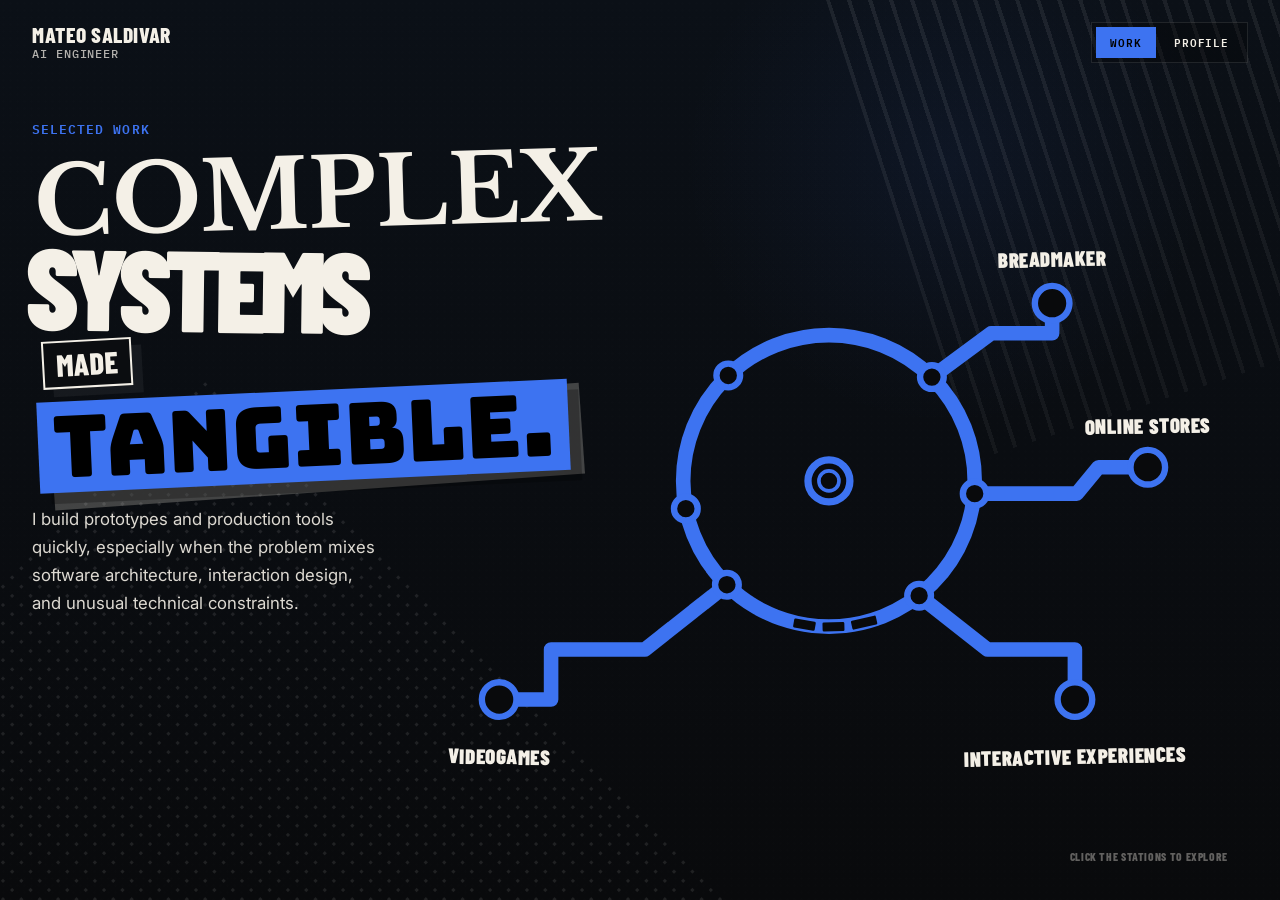
==== commit 4a0689b8: "feat: make station labels clickable and preload project media" ====
--- a/index.html
+++ b/index.html
@@ -61,6 +61,7 @@
             <span class="metro-tooltip__title" id="tooltip-title"></span>
             <span class="metro-tooltip__subtitle" id="tooltip-subtitle"></span>
           </div>
+          <p class="map-hint" aria-hidden="true">CLICK THE STATIONS TO EXPLORE</p>
 
           <aside class="preview-panel" id="preview-panel" aria-hidden="true">
             <div class="preview-panel__paper preview-panel__paper--back" aria-hidden="true"></div>
--- a/styles.css
+++ b/styles.css
@@ -131,7 +131,7 @@
 .station-node.is-selected .station-ring { stroke-width: 9; }
 .station-hit-svg { fill: transparent; stroke: none; cursor: pointer; pointer-events: all; outline: none; }
 .station-hit-svg:focus-visible { stroke: rgba(255,255,255,.65); stroke-width: 2; }
-.metro-label { overflow: visible; pointer-events: none; }
+.metro-label { overflow: visible; pointer-events: all; cursor: pointer; outline: none; }
 .metro-label-html {
   width: 100%; height: 100%;
   display: flex; align-items: center; justify-content: center;
@@ -171,50 +171,74 @@
 .metro-tooltip[data-side='bottom'] { margin-top: 58px; }
 .metro-tooltip__title { display: block; font: 800 .92rem/1 var(--display); letter-spacing: .04em; }
 .metro-tooltip__subtitle { display: block; margin-top: 6px; color: rgba(244,240,231,.7); font: 500 .72rem/1.3 var(--body); }
-
-.preview-panel[hidden] { display: none !important; }
+.map-hint {
+  position: absolute; right: 20px; bottom: 14px; z-index: 6;
+  margin: 0; color: rgba(244,240,231,.38);
+  font: 800 .72rem/1 var(--display); letter-spacing: .055em;
+  text-transform: uppercase; pointer-events: none;
+  transition: opacity .18s ease;
+}
+.workbench.has-preview .map-hint { opacity: 0; }
+
+
+ .preview-panel[hidden] { display: none !important; }
 .preview-panel {
   position: absolute; right: 18px; bottom: 10px; z-index: 12;
-  width: min(390px,43%); padding: 18px 22px 20px;
-  background: var(--paper); color: #090a0c;
-  clip-path: polygon(5% 0,100% 0,100% 86%,96% 100%,4% 100%,0 86%,0 0);
-  box-shadow: 16px 16px 0 rgba(0,0,0,.35);
+  width: min(390px,43%); padding: 24px 26px 24px;
+  background: transparent; color: #090a0c;
+  isolation: isolate;
   transform: translate(125%,125%) rotate(-7deg);
   pointer-events: none;
   transition: transform .54s var(--impact);
 }
 .workbench.has-preview .preview-panel {
-  transform: translate(0,0) rotate(-3.6deg);
+  transform: translate(0,0) rotate(-1.8deg);
   pointer-events: auto;
 }
 .preview-panel__paper { position: absolute; pointer-events: none; }
 .preview-panel__paper--back {
-  left: -18px; right: 18px; top: 18px; bottom: -18px;
-  background: rgba(61,115,241,.94);
-  clip-path: polygon(5% 0,100% 0,100% 87%,96% 100%,4% 100%,0 87%,0 0);
-  z-index: -2; transform: rotate(.5deg);
+  inset: 16px -16px -16px 16px;
+  z-index: 0;
+  background: var(--signal);
+  clip-path: polygon(4% 0,100% 0,100% 91%,95% 100%,0 100%,0 7%);
+  transform: rotate(1.8deg);
+  transform-origin: center;
 }
 .preview-panel__paper--front {
-  left: 12px; right: -12px; top: -14px; height: 18px;
-  background: #0b0d10; transform: rotate(4deg); z-index: -1;
-}
+  inset: 0;
+  z-index: 1;
+  height: auto;
+  background: var(--paper);
+  clip-path: polygon(4% 0,100% 0,100% 91%,95% 100%,0 100%,0 7%);
+  transform: none;
+  box-shadow: 18px 20px 0 rgba(0,0,0,.3);
+}
+.preview-panel > :not(.preview-panel__paper) { position: relative; z-index: 2; }
 .preview-panel__close {
-  position: absolute; right: 14px; top: 11px; z-index: 2;
+  position: absolute !important; right: 18px; top: 18px; z-index: 3 !important;
   width: auto; height: auto; padding: 0;
   border: 0; border-radius: 0;
-  background: transparent; color: #000;
-  font: 900 1.42rem/.9 var(--display); cursor: pointer;
-  transform: rotate(4deg);
+  background: transparent; color: #090a0c;
+  font: 900 1.48rem/.9 var(--display); cursor: pointer;
+  transform: rotate(6deg);
   transition: transform .14s ease;
 }
-.preview-panel__close:hover { background: transparent; color: #000; transform: rotate(-5deg) scale(1.08); }
+.preview-panel__close:hover { background: transparent; color: #090a0c; transform: rotate(-5deg) scale(1.08); }
 .preview-panel__kicker {
   display: inline-block; padding: 6px 9px;
-  border: 2px solid #000; background: #fff; color: #000;
-  font: 700 .66rem/1 var(--mono); letter-spacing: .08em;
-}
-.preview-panel__title { margin: 14px 0 0; font: 400 clamp(2.15rem,3vw,2.8rem)/.88 var(--accent); transform: rotate(-1.7deg) translateX(-2px); }
-.preview-panel__image { margin-top: 16px; overflow: hidden; background: transparent; }
+  border: 0; background: #090a0c; color: var(--paper);
+  font: 700 .66rem/1 var(--mono); letter-spacing: .1em;
+}
+.preview-panel__title {
+  margin: 18px 46px 0 0;
+  font: 900 clamp(2.5rem,3.7vw,3.7rem)/.8 var(--display);
+  letter-spacing: -.035em; text-transform: uppercase;
+  transform: rotate(-1.2deg); transform-origin: left center;
+}
+.preview-panel__image {
+  margin-top: 18px; overflow: hidden; background: transparent;
+  border: 0;
+}
 .preview-visual {
   width: 100%; aspect-ratio: 16/9;
   border: 0; background: transparent;
@@ -225,25 +249,23 @@
   object-fit: cover; object-position: center center;
   background: transparent; border: 0; outline: 0;
 }
-
 .preview-visual--placeholder { display: grid; place-content: center; gap: 14px; padding: 18px; text-align: center; }
 .preview-visual__badge { justify-self: center; display: inline-flex; padding: 5px 7px; background: var(--signal); font: 700 .58rem/1 var(--mono); letter-spacing: .08em; }
 .preview-visual--placeholder strong { font: 800 .9rem/1.3 var(--mono); max-width: 24ch; }
-.preview-panel__description { margin: 16px 0 0; line-height: 1.5; color: rgba(0,0,0,.78); }
+.preview-panel__description { margin: 17px 0 0; line-height: 1.5; color: rgba(9,10,12,.82); }
 .preview-panel__enter {
   position: relative; display: flex; align-items: center; justify-content: space-between;
-  overflow: hidden; width: 100%; margin-top: 16px; padding: 14px 16px;
-  border: 2px solid #000; background: #fff; color: #000;
+  overflow: hidden; width: 100%; margin-top: 17px; padding: 14px 16px;
+  border: 2px solid #090a0c; background: #fff; color: #090a0c;
   font: 700 .76rem/1 var(--mono); letter-spacing: .08em; cursor: pointer;
 }
 .preview-panel__enter::before {
   content: ''; position: absolute; inset: 0 auto 0 0;
-  width: 0; background: #000; transition: width .3s var(--ease); z-index: 0;
+  width: 0; background: #090a0c; transition: width .3s var(--ease); z-index: 0;
 }
 .preview-panel__enter span { position: relative; z-index: 1; }
 .preview-panel__enter:hover { color: #fff; }
 .preview-panel__enter:hover::before { width: 100%; }
-
 
 /* Profile overlay: same physical paper/slab language as project tickets. */
 .profile-overlay { position: fixed; inset: 0; z-index: 90; visibility: hidden; pointer-events: none; }
@@ -336,16 +358,23 @@
 }
 .project-overlay.is-open .project-panel { transform: translate(0,-50%) rotate(-1.15deg); }
 .project-panel__shadow {
-  position: absolute; inset: 18px -18px -18px 18px;
+  position: absolute;
+  inset: 16px -16px -16px 16px;
+  z-index: 0;
   background: var(--signal);
-  clip-path: polygon(4% 0,100% 0,100% 94%,96% 100%,0 100%,0 6%);
-  transform: rotate(1.35deg);
+  clip-path: polygon(4% 0,100% 0,100% 91%,95% 100%,0 100%,0 7%);
+  transform: rotate(1.8deg);
+  transform-origin: center;
 }
 .project-panel__paper {
-  position: relative; max-height: 88vh; overflow: auto;
+  position: relative;
+  z-index: 1;
+  max-height: 88vh;
+  overflow: auto;
   padding: 30px 34px 34px;
-  background: var(--paper); color: #090a0c;
-  clip-path: polygon(4% 0,100% 0,100% 94%,96% 100%,0 100%,0 6%);
+  background: var(--paper);
+  color: #090a0c;
+  clip-path: polygon(4% 0,100% 0,100% 91%,95% 100%,0 100%,0 7%);
   box-shadow: 18px 20px 0 rgba(0,0,0,.3);
   scrollbar-width: thin;
 }
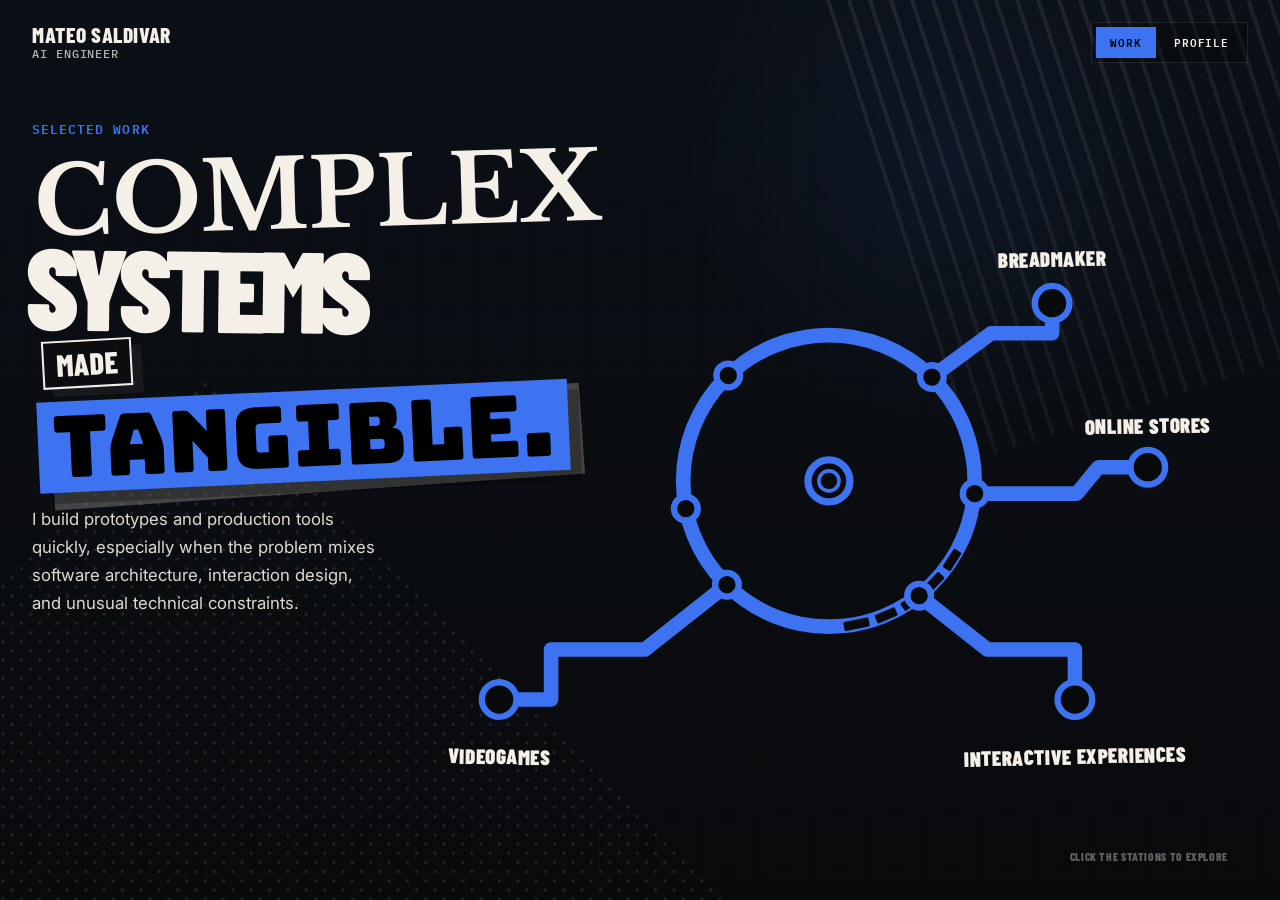
==== commit 545200b3: "feat: add fullscreen project media gallery" ====
--- a/index.html
+++ b/index.html
@@ -129,6 +129,20 @@
     </article>
   </div>
 
+  <div class="media-viewer" id="media-viewer" aria-hidden="true">
+    <button class="media-viewer__backdrop" id="media-viewer-backdrop" type="button" aria-label="Close media viewer"></button>
+    <div class="media-viewer__stage" role="dialog" aria-modal="true" aria-label="Project media viewer">
+      <button class="media-viewer__close" id="media-viewer-close" type="button" aria-label="Close media viewer">×</button>
+      <button class="media-viewer__nav media-viewer__nav--prev" id="media-viewer-prev" type="button" aria-label="Previous media">‹</button>
+      <div class="media-viewer__content" id="media-viewer-content"></div>
+      <button class="media-viewer__nav media-viewer__nav--next" id="media-viewer-next" type="button" aria-label="Next media">›</button>
+      <div class="media-viewer__meta">
+        <span class="media-viewer__caption" id="media-viewer-caption"></span>
+        <span class="media-viewer__count" id="media-viewer-count"></span>
+      </div>
+    </div>
+  </div>
+
   <div class="strike" id="strike" aria-hidden="true">
     <div class="strike__fill"></div>
     <div class="strike__block strike__block--top"></div>
--- a/styles.css
+++ b/styles.css
@@ -187,13 +187,18 @@
   width: min(390px,43%); padding: 24px 26px 24px;
   background: transparent; color: #090a0c;
   isolation: isolate;
-  transform: translate(125%,125%) rotate(-7deg);
+  transform: translate(125%,125%) rotate(-9deg);
   pointer-events: none;
-  transition: transform .54s var(--impact);
+  will-change: transform;
 }
 .workbench.has-preview .preview-panel {
   transform: translate(0,0) rotate(-1.8deg);
   pointer-events: auto;
+  animation: paperSlapIn .34s both;
+}
+.preview-panel.is-closing {
+  pointer-events: none;
+  animation: paperRipOut .22s both;
 }
 .preview-panel__paper { position: absolute; pointer-events: none; }
 .preview-panel__paper--back {
@@ -203,7 +208,10 @@
   clip-path: polygon(4% 0,100% 0,100% 91%,95% 100%,0 100%,0 7%);
   transform: rotate(1.8deg);
   transform-origin: center;
-}
+  will-change: transform;
+}
+.workbench.has-preview .preview-panel__paper--back { animation: paperBackSettle .38s both; }
+.preview-panel.is-closing .preview-panel__paper--back { animation: paperBackChase .24s both; }
 .preview-panel__paper--front {
   inset: 0;
   z-index: 1;
@@ -267,13 +275,62 @@
 .preview-panel__enter:hover { color: #fff; }
 .preview-panel__enter:hover::before { width: 100%; }
 
+
+/* Shared paper motion: attack -> overshoot -> counter-rotate -> settle. */
+@keyframes paperSlapIn {
+  0% { transform: translate(130%,130%) rotate(-10deg); }
+  55% { transform: translate(-20px,-14px) rotate(2.2deg); }
+  78% { transform: translate(6px,4px) rotate(-3.2deg); }
+  100% { transform: translate(0,0) rotate(-1.8deg); }
+}
+@keyframes paperSlapInCentered {
+  0% { transform: translate(128%,-48%) rotate(10deg); }
+  55% { transform: translate(-20px,-52%) rotate(1.8deg); }
+  78% { transform: translate(6px,-49.5%) rotate(-3.3deg); }
+  100% { transform: translate(0,-50%) rotate(-1.8deg); }
+}
+@keyframes paperSlapInProject {
+  0% { transform: translate(126%,-47%) rotate(9deg); }
+  55% { transform: translate(-22px,-52%) rotate(1.6deg); }
+  78% { transform: translate(7px,-49.5%) rotate(-2.7deg); }
+  100% { transform: translate(0,-50%) rotate(-1.15deg); }
+}
+@keyframes paperBackSettle {
+  0% { transform: translate(-28px,-18px) rotate(8deg) scale(1.035); }
+  48% { transform: translate(12px,8px) rotate(-2.2deg) scale(1.01); }
+  78% { transform: translate(-3px,-2px) rotate(2.7deg); }
+  100% { transform: translate(0,0) rotate(1.8deg); }
+}
+@keyframes paperRipOut {
+  0% { transform: translate(0,0) rotate(-1.8deg); }
+  18% { transform: translate(-7px,-5px) rotate(-3deg); }
+  100% { transform: translate(132%,128%) rotate(11deg); }
+}
+@keyframes paperRipOutCentered {
+  0% { transform: translate(0,-50%) rotate(-1.8deg); }
+  18% { transform: translate(-8px,-51%) rotate(-3.2deg); }
+  100% { transform: translate(130%,-45%) rotate(12deg); }
+}
+@keyframes paperRipOutProject {
+  0% { transform: translate(0,-50%) rotate(-1.15deg); }
+  18% { transform: translate(-9px,-51%) rotate(-2.8deg); }
+  100% { transform: translate(126%,-45%) rotate(11deg); }
+}
+@keyframes paperBackChase {
+  0%,22% { transform: translate(0,0) rotate(1.8deg); }
+  100% { transform: translate(44px,30px) rotate(8deg); }
+}
+
 /* Profile overlay: same physical paper/slab language as project tickets. */
 .profile-overlay { position: fixed; inset: 0; z-index: 90; visibility: hidden; pointer-events: none; }
-.profile-overlay.is-open { visibility: visible; pointer-events: auto; }
+.profile-overlay.is-open, .profile-overlay.is-closing { visibility: visible; pointer-events: auto; }
 .profile-overlay__backdrop { position: absolute; inset: 0; border: 0; background: rgba(0,0,0,.62); opacity: 0; cursor: default; transition: opacity .18s ease; }
 .profile-overlay.is-open .profile-overlay__backdrop { opacity: 1; }
-.profile-panel { position: absolute; right: clamp(20px,4vw,70px); top: 50%; width: min(560px,88vw); transform: translate(120%, -50%) rotate(4deg); transition: transform .42s var(--impact); }
-.profile-overlay.is-open .profile-panel { transform: translate(0,-50%) rotate(-1.8deg); }
+.profile-panel { position: absolute; right: clamp(20px,4vw,70px); top: 50%; width: min(560px,88vw); transform: translate(125%, -50%) rotate(9deg); will-change: transform; }
+.profile-overlay.is-open .profile-panel { transform: translate(0,-50%) rotate(-1.8deg); animation: paperSlapInCentered .34s both; }
+.profile-overlay.is-closing .profile-panel { animation: paperRipOutCentered .22s both; }
+.profile-overlay.is-open .profile-panel__shadow { animation: paperBackSettle .38s both; }
+.profile-overlay.is-closing .profile-panel__shadow { animation: paperBackChase .24s both; }
 .profile-panel__shadow { position: absolute; inset: 16px -16px -16px 16px; background: var(--signal); clip-path: polygon(4% 0,100% 0,100% 91%,95% 100%,0 100%,0 7%); transform: rotate(1.8deg); }
 .profile-panel__paper { position: relative; padding: 30px 34px 32px; background: var(--paper); color: #090a0c; clip-path: polygon(4% 0,100% 0,100% 91%,95% 100%,0 100%,0 7%); box-shadow: 18px 20px 0 rgba(0,0,0,.3); }
 .profile-panel__close { position: absolute; right: 18px; top: 18px; width: 38px; height: 38px; border: 2px solid #090a0c; border-radius: 999px; background: transparent; color: #090a0c; font: 800 1.15rem/1 var(--display); cursor: pointer; transform: rotate(9deg); }
@@ -344,7 +401,7 @@
 .project-card__open b { font-size: 1rem; }
 
 .project-overlay { position: fixed; inset: 0; z-index: 82; visibility: hidden; pointer-events: none; }
-.project-overlay.is-open { visibility: visible; pointer-events: auto; }
+.project-overlay.is-open, .project-overlay.is-closing { visibility: visible; pointer-events: auto; }
 .project-overlay__backdrop {
   position: absolute; inset: 0; border: 0; background: rgba(0,0,0,.64);
   opacity: 0; transition: opacity .18s ease; cursor: default;
@@ -353,10 +410,13 @@
 .project-panel {
   position: absolute; right: clamp(20px,4vw,70px); top: 50%;
   width: min(900px,90vw); max-height: 90vh;
-  transform: translate(118%,-50%) rotate(4deg);
-  transition: transform .42s var(--impact);
-}
-.project-overlay.is-open .project-panel { transform: translate(0,-50%) rotate(-1.15deg); }
+  transform: translate(122%,-50%) rotate(8deg);
+  will-change: transform;
+}
+.project-overlay.is-open .project-panel { transform: translate(0,-50%) rotate(-1.15deg); animation: paperSlapInProject .34s both; }
+.project-overlay.is-closing .project-panel { animation: paperRipOutProject .22s both; }
+.project-overlay.is-open .project-panel__shadow { animation: paperBackSettle .38s both; }
+.project-overlay.is-closing .project-panel__shadow { animation: paperBackChase .24s both; }
 .project-panel__shadow {
   position: absolute;
   inset: 16px -16px -16px 16px;
@@ -545,3 +605,67 @@
   .project-panel h2 { margin-right: 34px; }
   .project-panel__media { grid-template-columns: 1fr; }
 }
+
+/* Fullscreen project media viewer */
+.project-media-item__frame { position: relative; }
+.project-media-item__frame--button {
+  display: block; padding: 0; border: 0; cursor: zoom-in; text-align: inherit;
+}
+.project-media-item__frame--button:focus-visible,
+.project-media-item__expand:focus-visible { outline: 3px solid var(--signal); outline-offset: 3px; }
+.project-media-item__expand {
+  position: absolute; right: 8px; top: 8px; z-index: 2;
+  width: 34px; height: 34px; border: 2px solid #090a0c;
+  background: var(--paper); color: #090a0c; cursor: zoom-in;
+  font: 900 .95rem/1 var(--mono);
+}
+.project-media-item__expand:hover { background: var(--signal); }
+
+.media-viewer {
+  position: fixed; inset: 0; z-index: 110; visibility: hidden; pointer-events: none;
+}
+.media-viewer.is-open { visibility: visible; pointer-events: auto; }
+.media-viewer__backdrop {
+  position: absolute; inset: 0; border: 0; background: rgba(4,5,7,.94); cursor: zoom-out;
+}
+.media-viewer__stage {
+  position: absolute; inset: 0; display: grid;
+  grid-template-columns: minmax(54px,8vw) minmax(0,1fr) minmax(54px,8vw);
+  grid-template-rows: minmax(0,1fr) auto;
+  align-items: center; padding: clamp(18px,3vw,42px);
+}
+.media-viewer__content {
+  grid-column: 2; grid-row: 1; width: 100%; height: 100%; min-height: 0;
+  display: grid; place-items: center;
+}
+.media-viewer__content img,
+.media-viewer__content video {
+  display: block; max-width: 100%; max-height: calc(100vh - 120px);
+  width: auto; height: auto; object-fit: contain; border: 0; background: transparent;
+}
+.media-viewer__content video { width: min(100%,1400px); }
+.media-viewer__close {
+  position: absolute; right: clamp(18px,2vw,32px); top: clamp(14px,2vw,28px); z-index: 3;
+  border: 0; background: transparent; color: #fff; cursor: pointer;
+  font: 900 2rem/.9 var(--display);
+}
+.media-viewer__nav {
+  position: relative; z-index: 2; align-self: center; justify-self: center;
+  width: 52px; height: 72px; border: 0; background: transparent; color: #fff; cursor: pointer;
+  font: 500 4rem/.7 var(--display); opacity: .72; transition: opacity .14s ease,transform .14s ease;
+}
+.media-viewer__nav:hover { opacity: 1; transform: scale(1.08); }
+.media-viewer__nav--prev { grid-column: 1; grid-row: 1; }
+.media-viewer__nav--next { grid-column: 3; grid-row: 1; }
+.media-viewer__meta {
+  grid-column: 2; grid-row: 2; display: flex; justify-content: space-between; gap: 20px;
+  padding-top: 14px; color: rgba(255,255,255,.82); font: 600 .68rem/1.35 var(--mono);
+  letter-spacing: .04em;
+}
+.media-viewer__count { white-space: nowrap; color: rgba(255,255,255,.56); }
+@media (max-width:640px) {
+  .media-viewer__stage { grid-template-columns: 42px minmax(0,1fr) 42px; padding: 14px 8px 16px; }
+  .media-viewer__nav { width: 40px; font-size: 3rem; }
+  .media-viewer__content img,.media-viewer__content video { max-height: calc(100vh - 105px); }
+  .media-viewer__meta { padding-inline: 6px; font-size: .6rem; }
+}
